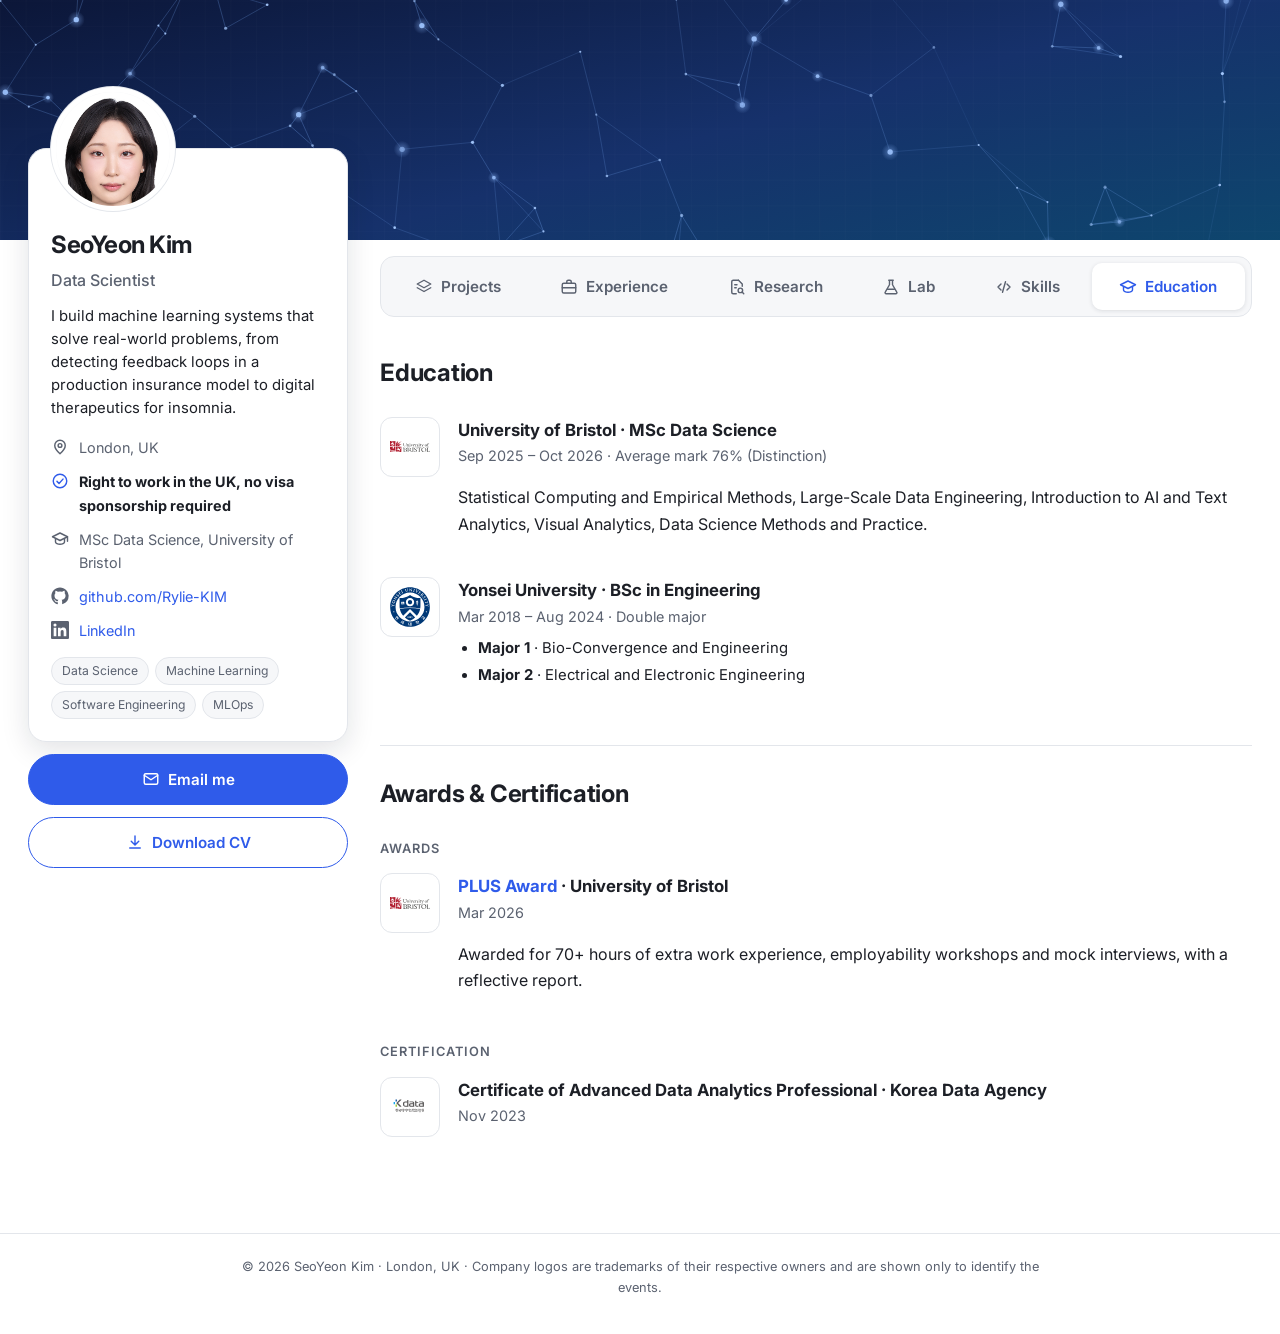
==== education.html @ f85c950f "Revert Grapple carousel to 16:10; use new team profile image Co-Authored-By: Claude Sonnet 5.5 <nore" ====
<!doctype html>
<html lang="en">
<head>
  <meta charset="utf-8">
  <meta name="viewport" content="width=device-width, initial-scale=1">
  <title>Education | SeoYeon Kim</title>
  <meta name="description" content="Portfolio of SeoYeon Kim, MSc Data Science graduate (University of Bristol).">
  <link rel="preconnect" href="https://fonts.googleapis.com">
  <link rel="preconnect" href="https://fonts.gstatic.com" crossorigin>
  <link href="https://fonts.googleapis.com/css2?family=Inter:wght@400;500;600;700&display=swap" rel="stylesheet">
  <link rel="stylesheet" href="style.css?v=20261024zc">
</head>
<body>

<div class="banner" role="img" aria-label="Decorative network background"></div>

<div class="layout">
<aside class="profile">
  <div class="pcard">
    <img class="pavatar" src="assets/profile.jpg" alt="SeoYeon Kim">
    <h1>SeoYeon Kim</h1>
    <p class="prole">Data Scientist</p>
    <p class="pbio">I build machine learning systems that solve real-world problems, from detecting feedback loops in a production insurance model to digital therapeutics for insomnia.</p>
    <ul class="pinfo">
      <li><svg viewBox="0 0 24 24" width="18" height="18" fill="none" stroke="currentColor" stroke-width="1.9" stroke-linecap="round" stroke-linejoin="round" aria-hidden="true"><path d="M12 21s-7-6.2-7-11a7 7 0 0 1 14 0c0 4.8-7 11-7 11Z"/><circle cx="12" cy="10" r="2.5"/></svg><span>London, UK</span></li>
      <li class="visa"><svg viewBox="0 0 24 24" width="18" height="18" fill="none" stroke="currentColor" stroke-width="1.9" stroke-linecap="round" stroke-linejoin="round" aria-hidden="true"><circle cx="12" cy="12" r="9"/><path d="m8 12.5 2.7 2.7L16 9.5"/></svg><span><strong>Right to work in the UK, no visa sponsorship required</strong></span></li>
      <li><svg viewBox="0 0 24 24" width="18" height="18" fill="none" stroke="currentColor" stroke-width="1.9" stroke-linecap="round" stroke-linejoin="round" aria-hidden="true"><path d="m2 9 10-5 10 5-10 5Z"/><path d="M6 11.5V16c0 1.5 3 3 6 3s6-1.5 6-3v-4.5M22 9v6"/></svg><span>MSc Data Science, University of Bristol</span></li>
      <li><svg viewBox="0 0 24 24" width="18" height="18" fill="currentColor" aria-hidden="true"><path d="M12 .5C5.65.5.5 5.65.5 12c0 5.08 3.29 9.39 7.86 10.91.58.1.79-.25.79-.56v-2c-3.2.7-3.88-1.54-3.88-1.54-.52-1.33-1.28-1.69-1.28-1.69-1.04-.71.08-.7.08-.7 1.15.08 1.76 1.18 1.76 1.18 1.03 1.76 2.69 1.25 3.35.95.1-.74.4-1.25.73-1.54-2.55-.29-5.24-1.28-5.24-5.69 0-1.26.45-2.28 1.18-3.09-.12-.29-.51-1.46.11-3.04 0 0 .97-.31 3.17 1.18a11 11 0 0 1 5.77 0c2.2-1.49 3.17-1.18 3.17-1.18.62 1.58.23 2.75.11 3.04.74.81 1.18 1.83 1.18 3.09 0 4.42-2.7 5.4-5.27 5.68.41.36.78 1.05.78 2.12v3.14c0 .31.21.67.8.56A11.5 11.5 0 0 0 23.5 12C23.5 5.65 18.35.5 12 .5Z"/></svg><a href="https://github.com/Rylie-KIM">github.com/Rylie-KIM</a></li>
      <li><svg viewBox="0 0 24 24" width="18" height="18" fill="currentColor" aria-hidden="true"><path d="M20.45 20.45h-3.56v-5.57c0-1.33-.03-3.04-1.85-3.04-1.86 0-2.14 1.45-2.14 2.95v5.66H9.34V9h3.42v1.56h.05c.48-.9 1.64-1.85 3.37-1.85 3.6 0 4.27 2.37 4.27 5.46v6.28ZM5.34 7.43a2.06 2.06 0 1 1 0-4.13 2.06 2.06 0 0 1 0 4.13ZM7.12 20.45H3.56V9h3.56v11.45ZM22.22 0H1.77C.79 0 0 .77 0 1.73v20.54C0 23.23.79 24 1.77 24h20.45c.98 0 1.78-.77 1.78-1.73V1.73C24 .77 23.2 0 22.22 0Z"/></svg><a href="http://www.linkedin.com/in/seo-yeon-kim-syk">LinkedIn</a></li>
    </ul>
    <div class="pchips"><span>Data Science</span><span>Machine Learning</span><span>Software Engineering</span><span>MLOps</span></div>
  </div>
  <button class="pbtn primary copy-email" type="button" data-email="yeonkim112599@gmail.com" data-label="Email me"><svg viewBox="0 0 24 24" width="18" height="18" fill="none" stroke="currentColor" stroke-width="1.9" stroke-linecap="round" stroke-linejoin="round" aria-hidden="true"><rect x="3" y="5" width="18" height="14" rx="2"/><path d="m3 7 9 6 9-6"/></svg><span>Email me</span></button>
  <a class="pbtn" href="assets/cv/SeoYeon_Kim_CV.pdf" download="SeoYeon_Kim_CV.pdf"><svg viewBox="0 0 24 24" width="18" height="18" fill="none" stroke="currentColor" stroke-width="1.9" stroke-linecap="round" stroke-linejoin="round" aria-hidden="true"><path d="M12 4v11M7 11l5 5 5-5M5 20h14"/></svg><span>Download CV</span></a>
</aside>
<div class="content">
<nav class="subtabs" aria-label="Sections"><a href="index.html"><svg viewBox="0 0 24 24" width="18" height="18" fill="none" stroke="currentColor" stroke-width="1.9" stroke-linecap="round" stroke-linejoin="round" aria-hidden="true"><path d="m12 3 9 5-9 5-9-5Z"/><path d="m3 13 9 5 9-5"/></svg><span>Projects</span></a><a href="experience.html"><svg viewBox="0 0 24 24" width="18" height="18" fill="none" stroke="currentColor" stroke-width="1.9" stroke-linecap="round" stroke-linejoin="round" aria-hidden="true"><rect x="3" y="7" width="18" height="13" rx="2"/><path d="M9 7V5a2 2 0 0 1 2-2h2a2 2 0 0 1 2 2v2M3 13h18"/></svg><span>Experience</span></a><a href="research.html"><svg viewBox="0 0 24 24" width="18" height="18" fill="none" stroke="currentColor" stroke-width="1.9" stroke-linecap="round" stroke-linejoin="round" aria-hidden="true"><path d="M14 3H7a2 2 0 0 0-2 2v14a2 2 0 0 0 2 2h4"/><path d="M14 3l5 5v3"/><path d="M9 9h3M9 13h2"/><circle cx="16.5" cy="16.5" r="3"/><path d="m21 21-2.2-2.2"/></svg><span>Research</span></a><a href="lab.html"><svg viewBox="0 0 24 24" width="18" height="18" fill="none" stroke="currentColor" stroke-width="1.9" stroke-linecap="round" stroke-linejoin="round" aria-hidden="true"><path d="M9 3h6M10 3v6l-5.5 9.5A1.5 1.5 0 0 0 5.8 21h12.4a1.5 1.5 0 0 0 1.3-2.5L14 9V3"/><path d="M7.5 15h9"/></svg><span>Lab</span></a><a href="skills.html"><svg viewBox="0 0 24 24" width="18" height="18" fill="none" stroke="currentColor" stroke-width="1.9" stroke-linecap="round" stroke-linejoin="round" aria-hidden="true"><path d="m8 8-4 4 4 4M16 8l4 4-4 4M14 5l-4 14"/></svg><span>Skills</span></a><a href="education.html" class="on" aria-current="page"><svg viewBox="0 0 24 24" width="18" height="18" fill="none" stroke="currentColor" stroke-width="1.9" stroke-linecap="round" stroke-linejoin="round" aria-hidden="true"><path d="m2 9 10-5 10 5-10 5Z"/><path d="M6 11.5V16c0 1.5 3 3 6 3s6-1.5 6-3v-4.5"/></svg><span>Education</span></a></nav>
<main>

<section id="education">
  <h2>Education</h2>
  <div class="edu org">
    <div class="org-logo"><img src="assets/logos/bristol.svg" alt="University of Bristol" loading="lazy"></div>
    <div class="org-body">
    <h3>University of Bristol · MSc Data Science</h3>
    <div class="when">Sep 2025 – Oct 2026 · Average mark 76% (Distinction)</div>
    <p>Statistical Computing and Empirical Methods, Large-Scale Data Engineering, Introduction to AI and Text Analytics, Visual Analytics, Data Science Methods and Practice.</p>
  </div></div>
  <div class="edu org">
    <div class="org-logo"><img src="assets/logos/yonsei.svg" alt="Yonsei University" loading="lazy"></div>
    <div class="org-body">
    <h3>Yonsei University · BSc in Engineering</h3>
    <div class="when">Mar 2018 – Aug 2024 · Double major</div>
    <ul class="majors">
      <li><strong>Major 1</strong> · Bio-Convergence and Engineering</li>
      <li><strong>Major 2</strong> · Electrical and Electronic Engineering</li>
    </ul>
  </div></div>
</section>

<section id="awards">
  <h2>Awards &amp; Certification</h2>
  <h3 class="sublabel">Awards</h3>
  <div class="edu org">
    <div class="org-logo"><img src="assets/logos/bristol.svg" alt="University of Bristol" loading="lazy"></div>
    <div class="org-body">
    <h3><a href="https://badges.bristol.ac.uk/e3a6c591-be1d-4785-b332-3b8a6daa4193#acc.ay9OCRIe">PLUS Award</a> · University of Bristol</h3>
    <div class="when">Mar 2026</div>
    <p>Awarded for 70+ hours of extra work experience, employability workshops and mock interviews, with a reflective report.</p>
  </div></div>
  <h3 class="sublabel">Certification</h3>
  <div class="edu org">
    <div class="org-logo"><img src="assets/logos/kdata.svg" alt="Korea Data Agency" loading="lazy"></div>
    <div class="org-body">
    <h3>Certificate of Advanced Data Analytics Professional · Korea Data Agency</h3>
    <div class="when">Nov 2023</div>
  </div></div>
</section>

</main>
</div>
</div>

<footer class="legal-foot"><div class="wrap">© 2026 SeoYeon Kim · London, UK · Company logos are trademarks of their respective owners and are shown only to identify the events.</div></footer>

<script>

(function () {
  document.querySelectorAll('.copy-email').forEach(function (b) {
    b.addEventListener('click', function () {
      var t = b.getAttribute('data-email');
      var label = b.getAttribute('data-label');
      var span = b.querySelector('span') || b;
      function done() { span.textContent = 'Copied: ' + t; setTimeout(function () { span.textContent = label; }, 2200); }
      if (navigator.clipboard && navigator.clipboard.writeText) {
        navigator.clipboard.writeText(t).then(done, function () { window.prompt('Copy this address:', t); });
      } else { window.prompt('Copy this address:', t); }
    });
  });
})();
document.querySelectorAll('.carousel').forEach(function (c) {
  var track = c.querySelector('.track');
  var n = track.children.length;
  if (n < 2) return;
  var dots = document.createElement('div');
  dots.className = 'dots';
  var ds = [];
  for (var i = 0; i < n; i++) {
    var d = document.createElement('button');
    d.type = 'button';
    d.setAttribute('aria-label', 'Photo ' + (i + 1));
    (function (i) { d.onclick = function () { track.scrollTo({ left: i * track.clientWidth, behavior: 'smooth' }); }; })(i);
    dots.appendChild(d); ds.push(d);
  }
  function mk(cls, label, dir) {
    var b = document.createElement('button');
    b.type = 'button'; b.className = 'nav ' + cls; b.textContent = label;
    b.setAttribute('aria-label', dir > 0 ? 'Next photo' : 'Previous photo');
    b.onclick = function () { track.scrollBy({ left: dir * track.clientWidth, behavior: 'smooth' }); };
    return b;
  }
  c.appendChild(mk('prev', '\u2039', -1));
  c.appendChild(mk('next', '\u203a', 1));
  c.appendChild(dots);
  function sync() {
    var i = Math.round(track.scrollLeft / track.clientWidth);
    ds.forEach(function (d, k) { d.classList.toggle('on', k === i); });
  }
  track.addEventListener('scroll', sync, { passive: true });
  sync();
});
</script>
</body>
</html>
---- style.css ----
:root {
  --bg: #ffffff;
  --surface: #f6f7f9;
  --text: #1c1f26;
  --muted: #5b6270;
  --line: #e3e6eb;
  --accent: #2f5bea;
  --accent-soft: #e8eefe;
}

@media (prefers-color-scheme: dark) {
  :root {
    --bg: #0f1218;
    --surface: #171b24;
    --text: #e8eaf0;
    --muted: #9aa1b0;
    --line: #262b37;
    --accent: #7c9bff;
    --accent-soft: #1d2540;
  }
}

* { box-sizing: border-box; }
html { scroll-behavior: smooth; }

body {
  margin: 0;
  background: var(--bg);
  color: var(--text);
  font-family: "Inter", -apple-system, BlinkMacSystemFont, "Segoe UI", sans-serif;
  line-height: 1.65;
  -webkit-font-smoothing: antialiased;
}

a { color: var(--accent); text-decoration: none; }
a:hover { text-decoration: underline; }

.wrap { max-width: 880px; margin: 0 auto; padding: 0 20px; }

/* nav */
nav {
  position: sticky; top: 0; z-index: 10;
  background: color-mix(in srgb, var(--bg) 88%, transparent);
  backdrop-filter: blur(8px);
  border-bottom: 1px solid var(--line);
}
nav .wrap { display: flex; justify-content: space-between; align-items: center; height: 56px; }
nav .brand { font-weight: 700; color: var(--text); }
nav ul { display: flex; gap: 18px; list-style: none; margin: 0; padding: 0; font-size: 0.92rem; }
nav ul a { color: var(--muted); }
nav ul a:hover { color: var(--accent); text-decoration: none; }

/* hero */
.hero { padding: 72px 0 48px; }
.hero .wrap { display: flex; gap: 40px; align-items: center; }
.hero img {
  width: 180px; height: 232px; object-fit: cover; border-radius: 16px;
  border: 1px solid var(--line); flex-shrink: 0;
}
.hero h1 { font-size: 2.6rem; line-height: 1.15; margin: 0 0 8px; letter-spacing: -0.02em; }
.hero .role { font-size: 1.15rem; color: var(--muted); margin: 0 0 16px; }
.hero p.lead { margin: 0 0 22px; max-width: 520px; }
.btns { display: flex; flex-wrap: wrap; gap: 10px; }
.btn {
  display: inline-block; padding: 9px 16px; border-radius: 8px; font-size: 0.92rem; font-weight: 600;
  border: 1px solid var(--line); color: var(--text); background: var(--surface);
}
.btn.primary { background: var(--accent); border-color: var(--accent); color: #fff; }
.btn:hover { text-decoration: none; filter: brightness(1.06); }

/* sections */
section { padding: 48px 0; border-top: 1px solid var(--line); }
h2 { font-size: 1.5rem; margin: 0 0 24px; letter-spacing: -0.01em; }
h3 { margin: 0; font-size: 1.05rem; }

.tag {
  display: inline-block; font-size: 0.78rem; padding: 2px 10px; margin: 0 6px 6px 0;
  border-radius: 999px; background: var(--accent-soft); color: var(--accent); font-weight: 500;
}

/* experience */
.job { margin-bottom: 32px; }
.job-head { display: flex; justify-content: space-between; gap: 12px; flex-wrap: wrap; }
.job-head .when { color: var(--muted); font-size: 0.9rem; }
.job .sub { color: var(--muted); font-size: 0.93rem; margin: 2px 0 8px; }
.job ul { margin: 8px 0 0; padding-left: 20px; }
.job li { margin-bottom: 6px; font-size: 0.95rem; }

/* projects */
.grid { display: grid; grid-template-columns: repeat(auto-fill, minmax(420px, 1fr)); gap: 20px; }
.card {
  background: var(--surface); border: 1px solid var(--line); border-radius: 14px;
  padding: 20px; display: flex; flex-direction: column;
}
.card .thumb { width: 100%; aspect-ratio: 16 / 10; object-fit: cover; border-radius: 10px; margin-bottom: 14px; display: block; }
.carousel { position: relative; margin-bottom: 14px; }
.carousel .track { display: flex; overflow-x: auto; scroll-snap-type: x mandatory; scrollbar-width: none; border-radius: 10px; }
.carousel .track::-webkit-scrollbar { display: none; }
.carousel .track > * { flex: 0 0 100%; scroll-snap-align: center; display: block; }
.carousel .thumb { margin-bottom: 0; }
.carousel .nav {
  position: absolute; top: 50%; transform: translateY(-50%); width: 30px; height: 30px; border-radius: 50%;
  border: none; background: rgba(0, 0, 0, 0.5); color: #fff; font-size: 1.2rem; line-height: 1; cursor: pointer;
}
.carousel .prev { left: 8px; }
.carousel .next { right: 8px; }
.carousel .dots { position: absolute; bottom: 8px; left: 0; right: 0; display: flex; justify-content: center; gap: 6px; }
.carousel .dots button { width: 7px; height: 7px; padding: 0; border-radius: 50%; border: none; background: rgba(255, 255, 255, 0.55); cursor: pointer; }
.carousel .dots button.on { background: #fff; }
.card h3 { margin-bottom: 4px; }
.card .meta { color: var(--muted); font-size: 0.85rem; margin-bottom: 10px; }
.card p { margin: 0 0 12px; font-size: 0.93rem; flex: 1; }
.card .badge { font-weight: 600; color: var(--accent); }

/* skills */
.skills dt { font-weight: 600; margin-top: 14px; }
.skills dd { margin: 4px 0 0; color: var(--muted); }

/* education */
.edu { margin-bottom: 18px; }
.edu .when { color: var(--muted); font-size: 0.9rem; }

footer { padding: 36px 0 56px; border-top: 1px solid var(--line); color: var(--muted); font-size: 0.88rem; }

@media (max-width: 700px) {
  .hero { padding-top: 40px; }
  .hero .wrap { flex-direction: column; align-items: flex-start; gap: 24px; }
  .hero h1 { font-size: 2rem; }
  .grid { grid-template-columns: 1fr; }
  nav ul { gap: 10px; font-size: 0.8rem; flex-wrap: wrap; }
  nav .wrap { height: auto; min-height: 56px; padding-top: 8px; padding-bottom: 8px; }
  nav .brand { display: none; }
}

.sponsors { display: flex; flex-wrap: wrap; align-items: center; gap: 8px; margin: 0 0 12px; font-size: 0.78rem; color: var(--muted); }
.sponsors .logo { background: #fff; border: 1px solid var(--line); border-radius: 6px; padding: 4px 8px; display: inline-flex; align-items: center; justify-content: center; }
.sponsors .logo img { width: 68px; height: 14px; object-fit: contain; display: block; }

.conf { margin: 12px 0 0; padding: 6px 10px; border-radius: 8px; font-size: 0.82rem; background: var(--accent-soft); color: var(--text); border-left: 3px solid var(--accent); flex: none !important; }
.job .conf { margin-top: 12px; }

.card .links { display: flex; flex-direction: column; gap: 6px; margin-top: 12px; }
.card .links a {
  display: flex; justify-content: space-between; align-items: center;
  font-size: 0.85rem; font-weight: 600; padding: 7px 12px; border-radius: 8px;
  border: 1px solid var(--line); background: var(--bg); color: var(--accent);
}
.card .links a::after { content: "\2197"; margin-left: 12px; opacity: 0.7; }
.card .links a:hover { border-color: var(--accent); text-decoration: none; }

.org { display: flex; gap: 18px; align-items: flex-start; }
.org-body { flex: 1; min-width: 0; }
.org-logo {
  flex: 0 0 60px; width: 60px; height: 60px; border-radius: 12px; background: #fff;
  border: 1px solid var(--line); display: flex; align-items: center; justify-content: center; padding: 9px;
}
.org-logo img { width: 100%; height: 100%; object-fit: contain; display: block; }
.org-logo.navy { background: #1f3a73; }
.org-logo.brand { background: var(--accent); border-color: var(--accent); }
.org-logo .mono { color: #fff; font-weight: 700; font-size: 0.8rem; letter-spacing: 0.04em; }
@media (max-width: 700px) {
  .org { gap: 14px; }
  .org-logo { flex-basis: 48px; width: 48px; height: 48px; padding: 7px; border-radius: 10px; }
}

.edu.org { min-height: 60px; margin-bottom: 24px; }

.sublabel { font-size: 0.8rem; font-weight: 600; letter-spacing: 0.08em; text-transform: uppercase; color: var(--muted); margin: 32px 0 14px; }
#education h2 + .sublabel { margin-top: 0; }

.majors { margin: 8px 0 0; padding-left: 20px; font-size: 0.93rem; }
.majors li { margin-bottom: 2px; }
#awards h2 + .sublabel { margin-top: 0; }

button.btn { font-family: inherit; cursor: pointer; }

.hero p.visa { margin: -10px 0 22px; max-width: 520px; }

.proj { margin: 18px 0 4px; font-size: 0.95rem; font-weight: 600; }
.job .proj + ul { margin-top: 4px; }
.ptags { margin-top: 8px; }

/* hero extras */
.hero { position: relative; }
.hero::before { content: ""; position: absolute; inset: 0; background-image: linear-gradient(var(--line) 1px, transparent 1px), linear-gradient(90deg, var(--line) 1px, transparent 1px); background-size: 44px 44px; -webkit-mask-image: linear-gradient(#000 55%, transparent); mask-image: linear-gradient(#000 55%, transparent); pointer-events: none; }
.hero .wrap { position: relative; }
.chips { display: flex; flex-wrap: wrap; gap: 8px; margin: 0 0 22px; }
.chips span { padding: 5px 12px; border-radius: 999px; border: 1px solid var(--line); background: var(--surface); font-size: 0.82rem; color: var(--muted); }

/* segmented section tabs */
nav .tabs { display: flex; gap: 2px; padding: 4px; border: 1px solid var(--line); border-radius: 12px; background: var(--surface); overflow-x: auto; scrollbar-width: none; }
nav .tabs::-webkit-scrollbar { display: none; }
.tab { font: inherit; font-size: 0.9rem; color: var(--muted); background: transparent; border: none; padding: 7px 16px; border-radius: 9px; cursor: pointer; white-space: nowrap; }
.tab:hover { color: var(--text); }
.tab.on { background: var(--text); color: var(--bg); font-weight: 600; }
section[hidden] { display: none; }
main > section:first-of-type { border-top: none; }

/* footer card */
.site-footer { text-align: center; padding: 56px 0 48px; border-top: 1px solid var(--line); background-image: linear-gradient(var(--line) 1px, transparent 1px), linear-gradient(90deg, var(--line) 1px, transparent 1px); background-size: 44px 44px; color: var(--text); }
.site-footer .avatar { width: 96px; height: 96px; border-radius: 50%; object-fit: cover; object-position: center 20%; border: 3px solid var(--bg); box-shadow: 0 0 0 1px var(--line); }
.site-footer h2 { margin: 16px 0 6px; font-size: 1.9rem; letter-spacing: -0.02em; }
.site-footer .tagline { margin: 0 auto 22px; max-width: 560px; color: var(--muted); }
.btns.center { justify-content: center; }
.btn.dark { background: var(--text); color: var(--bg); border-color: var(--text); display: inline-flex; align-items: center; gap: 8px; }
.icons { display: flex; justify-content: center; gap: 12px; margin: 18px 0 28px; }
.icon-btn { width: 58px; height: 58px; border-radius: 14px; border: 1px solid var(--line); background: var(--surface); display: inline-flex; align-items: center; justify-content: center; color: var(--text); }
.icon-btn:hover { border-color: var(--accent); text-decoration: none; }
.site-footer .legal { color: var(--muted); font-size: 0.82rem; margin: 0; }
@media (max-width: 700px) { nav .wrap { height: auto; padding-top: 8px; padding-bottom: 8px; } nav .tabs { max-width: 100%; } .tab { padding: 7px 12px; } }

/* large tab bar under the profile */
.tabbar { position: sticky; top: 0; z-index: 10; padding: 14px 0; background: color-mix(in srgb, var(--bg) 90%, transparent); backdrop-filter: blur(8px); border-bottom: 1px solid var(--line); }
.tabbar .wrap { display: flex; justify-content: center; }
.tabbar .tabs { display: inline-flex; gap: 4px; padding: 6px; border: 1px solid var(--line); border-radius: 16px; background: var(--surface); max-width: 100%; overflow-x: auto; scrollbar-width: none; }
.tabbar .tabs::-webkit-scrollbar { display: none; }
.tabbar .tab { font-family: inherit; font-size: 1.05rem; padding: 12px 26px; border-radius: 11px; }
@media (max-width: 700px) { .tabbar .tab { font-size: 0.95rem; padding: 10px 16px; } }

/* multi-page top navigation */
.topnav { position: sticky; top: 0; z-index: 20; background: color-mix(in srgb, var(--bg) 92%, transparent); backdrop-filter: blur(8px); border-bottom: 1px solid var(--line); }
.topnav .wrap { display: flex; justify-content: space-between; align-items: center; gap: 16px; min-height: 60px; }
.topnav .brand { font-weight: 700; color: var(--text); white-space: nowrap; }
.topnav .links { display: flex; gap: 4px; overflow-x: auto; scrollbar-width: none; }
.topnav .links::-webkit-scrollbar { display: none; }
.topnav .links a { text-transform: uppercase; letter-spacing: 0.12em; font-size: 0.78rem; font-weight: 600; color: var(--muted); padding: 10px 14px; border-radius: 10px; white-space: nowrap; }
.topnav .links a:hover { color: var(--text); text-decoration: none; }
.topnav .links a.on { background: var(--surface); color: var(--accent); box-shadow: inset 0 -2px 0 var(--accent); }
@media (max-width: 700px) { .topnav .brand { display: none; } .topnav .links { width: 100%; } .topnav .wrap { padding-top: 6px; padding-bottom: 6px; } }

/* big page buttons on Home */
.tabbar.home { position: static; background: none; backdrop-filter: none; border-bottom: none; padding: 8px 0 56px; }
.tabbar.home .tabs { flex-wrap: wrap; justify-content: center; padding: 8px; border-radius: 18px; overflow: visible; }
.tabbar.home .tab { display: inline-block; text-decoration: none; color: var(--text); font-size: 1.1rem; padding: 14px 30px; border-radius: 12px; font-weight: 500; }
.tabbar.home .tab:hover { background: var(--bg); color: var(--accent); }

/* skills accordion cards */
.skill-grid { display: grid; grid-template-columns: 1fr; gap: 16px; align-items: start; }
.skill { background: var(--surface); border: 1px solid var(--line); border-radius: 14px; overflow: hidden; }
.skill summary { list-style: none; display: flex; align-items: center; gap: 16px; padding: 22px; cursor: pointer; }
.skill summary::-webkit-details-marker { display: none; }
.skill-icon { flex: 0 0 52px; width: 52px; height: 52px; border-radius: 50%; border: 1px solid var(--line); background: var(--bg); display: inline-flex; align-items: center; justify-content: center; color: var(--text); }
.skill-text { flex: 1; min-width: 0; display: flex; flex-direction: column; gap: 4px; }
.skill-title { text-transform: uppercase; letter-spacing: 0.1em; font-weight: 700; color: var(--accent); font-size: 0.95rem; }
.skill-desc { color: var(--muted); font-size: 0.88rem; }
.chev { flex: 0 0 26px; width: 26px; height: 26px; border-radius: 50%; border: 1px solid var(--line); position: relative; }
.chev::after { content: ""; position: absolute; left: 8px; top: 8px; width: 6px; height: 6px; border-right: 2px solid var(--muted); border-bottom: 2px solid var(--muted); transform: rotate(45deg); transition: transform 0.15s; }
.skill[open] .chev::after { transform: rotate(-135deg); top: 11px; }
.skill-body { padding: 0 22px 22px; }
@media (max-width: 700px) { .skill-grid { grid-template-columns: 1fr; } }

.btn.cv { display: inline-flex; align-items: center; gap: 8px; }
.btn.cv.light { background: var(--surface); color: var(--text); }

/* ===== profile-sidebar layout ===== */
body { background: var(--bg); }
.banner { height: 240px; background: #0b1530 url(assets/banner.svg) center / cover no-repeat; }
.layout { max-width: 1480px; margin: 0 auto; padding: 0 28px 56px; display: grid; grid-template-columns: 320px minmax(0, 1fr); gap: 32px; align-items: start; }
.profile { position: sticky; top: 16px; margin-top: -92px; display: flex; flex-direction: column; gap: 12px; z-index: 5; }
.pcard { background: var(--bg); border: 1px solid var(--line); border-radius: 18px; padding: 0 22px 22px; box-shadow: 0 8px 28px rgba(15, 23, 42, 0.12); text-align: left; }
.pavatar { width: 124px; height: 124px; border-radius: 50%; object-fit: cover; object-position: center 20%; margin-top: -62px; border: 5px solid var(--bg); background: var(--surface); display: block; box-shadow: 0 0 0 1px var(--line); }
.pcard h1 { margin: 14px 0 2px; font-size: 1.5rem; letter-spacing: -0.02em; }
.prole { margin: 0 0 12px; color: var(--muted); font-weight: 500; }
.pbio { margin: 0 0 16px; font-size: 0.93rem; line-height: 1.55; }
.pinfo { list-style: none; margin: 0 0 14px; padding: 0; display: flex; flex-direction: column; gap: 10px; font-size: 0.9rem; }
.pinfo li { display: flex; gap: 10px; align-items: flex-start; color: var(--muted); }
.pinfo li svg { flex: 0 0 18px; margin-top: 2px; color: var(--muted); }
.pinfo li.visa, .pinfo li.visa svg { color: var(--text); }
.pinfo li.visa svg { color: var(--accent); }
.pinfo a { color: var(--accent); }
.pchips { display: flex; flex-wrap: wrap; gap: 6px; }
.pchips span { padding: 3px 10px; border-radius: 999px; border: 1px solid var(--line); background: var(--surface); font-size: 0.76rem; color: var(--muted); }
.pbtn { display: flex; align-items: center; justify-content: center; gap: 8px; width: 100%; padding: 12px 16px; border-radius: 999px; font: inherit; font-size: 0.95rem; font-weight: 600; cursor: pointer; border: 1px solid var(--accent); background: var(--bg); color: var(--accent); }
.pbtn.primary { background: var(--accent); color: #fff; }
.pbtn:hover { text-decoration: none; filter: brightness(1.07); }
.content { min-width: 0; padding-top: 0; }
.subtabs { position: sticky; top: 0; z-index: 8; display: flex; gap: 4px; overflow-x: auto; scrollbar-width: none; background: color-mix(in srgb, var(--surface) 92%, transparent); backdrop-filter: blur(8px); border: 1px solid var(--line); border-radius: 14px; padding: 6px; margin-top: 16px; }
.subtabs::-webkit-scrollbar { display: none; }
.subtabs a { display: inline-flex; align-items: center; gap: 8px; padding: 11px 16px; border-radius: 10px; color: var(--muted); font-weight: 600; font-size: 0.95rem; white-space: nowrap; }
.subtabs a:hover { color: var(--text); text-decoration: none; }
.subtabs a.on { background: var(--bg); color: var(--accent); box-shadow: 0 1px 4px rgba(15, 23, 42, 0.12); }
.content main { padding-top: 8px; }
.content main > section { border-top: none; padding: 28px 0 16px; }
.content main > section + section { border-top: 1px solid var(--line); margin-top: 16px; }
.legal-foot { border-top: 1px solid var(--line); padding: 22px 0 36px; color: var(--muted); font-size: 0.8rem; text-align: center; }
@media (max-width: 900px) {
  .banner { height: 150px; }
  .layout { grid-template-columns: 1fr; gap: 16px; }
  .profile { position: static; margin-top: -60px; }
  .pavatar { width: 104px; height: 104px; margin-top: -52px; }
  .subtabs { margin-top: 4px; }
  .grid { grid-template-columns: 1fr; }
}

/* tabs share the full bar width evenly */
.subtabs a { flex: 1 0 auto; justify-content: center; }

.conf + .links { margin-top: 6px; }

/* override .card p margins so the notice sits tight above the link buttons */
.card p.conf { margin: 12px 0 0; flex: none; }
.card p.conf + .links { margin-top: 6px; }

/* cards: description keeps its natural height; free space sits above the bottom group
   (tags, notice, links) so the groups line up at the bottom and no gap opens under the text */
.card > p:not(.conf) { flex: 0 0 auto; }
.card > div:not(.links):not(.carousel):not(.sponsors):not(.meta) { margin-top: auto; }
.card .links { margin-top: 0; padding-top: 12px; }
.card p.conf { margin-top: 0; }
.card div:has(+ p.conf) { margin-bottom: 12px; }
.card p.conf + .links { padding-top: 6px; }

.sponsors .logo-text { gap: 6px; }
.sponsors .logo-text img { width: 14px; height: 14px; border-radius: 3px; }
.sponsors .logo-text b { font-size: 0.74rem; line-height: 14px; color: #1c1f26; font-weight: 600; white-space: nowrap; }
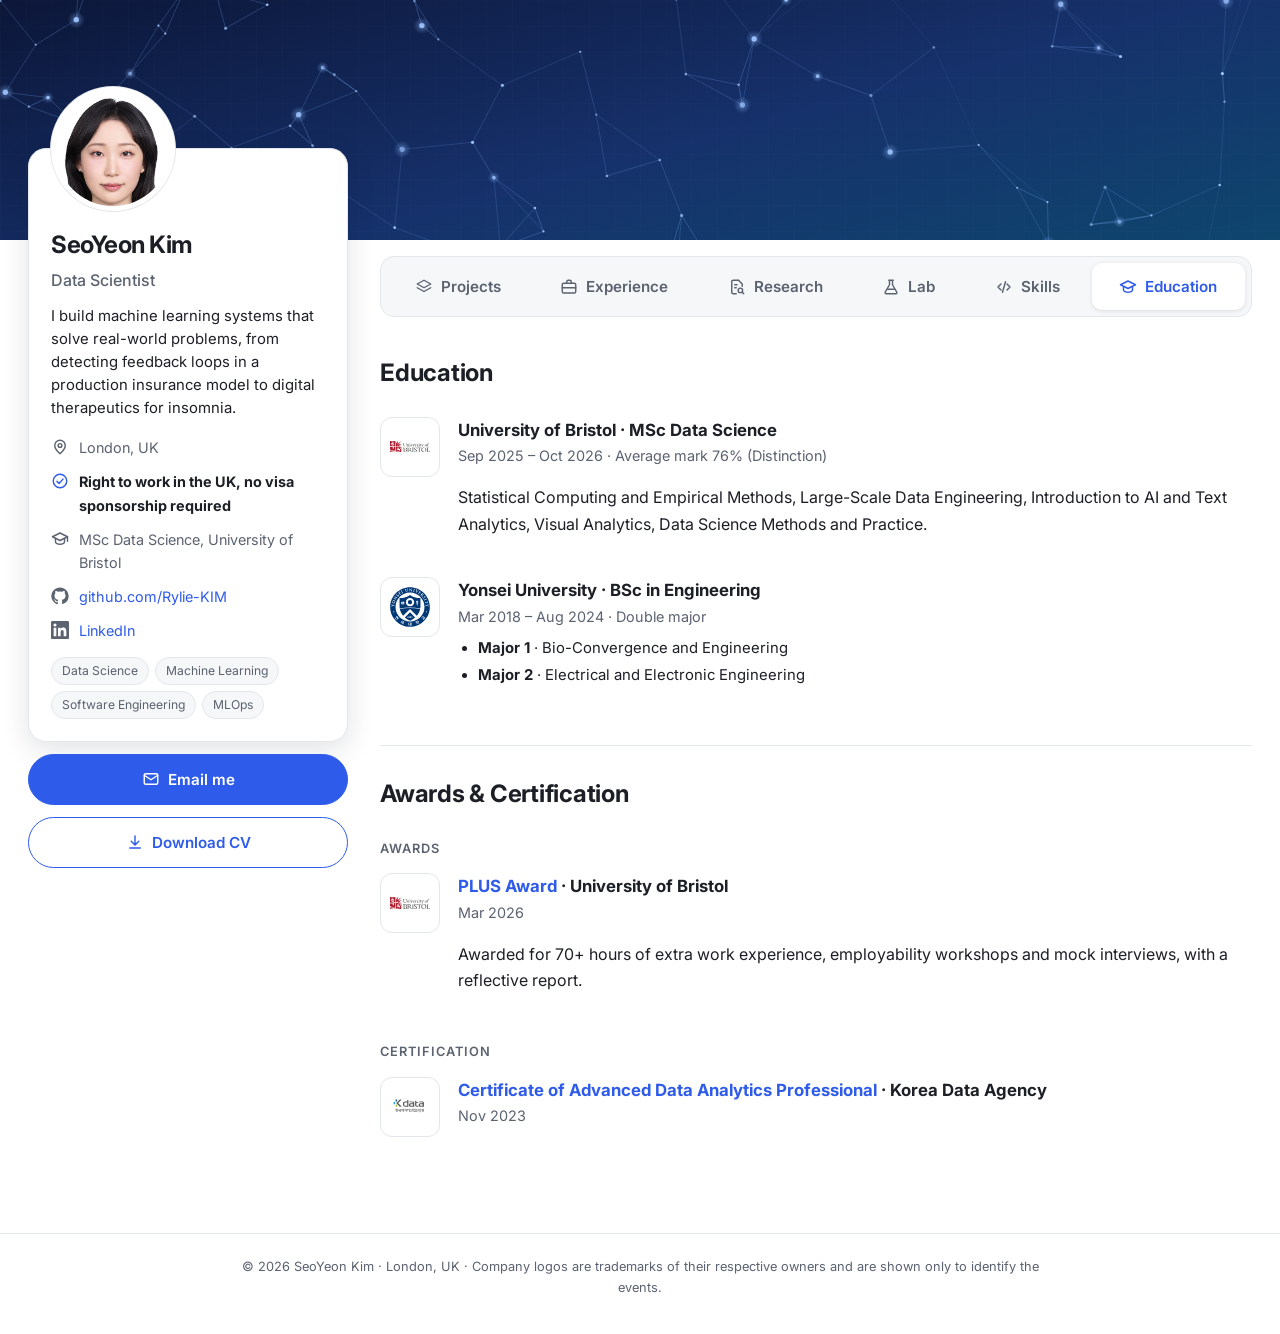
==== commit af07048a: "Add ADsP certificate PDF and link from education page Co-Authored-By: Claude Sonnet 5.5 <noreply@ant" ====
--- a/education.html
+++ b/education.html
@@ -8,7 +8,10 @@
   <link rel="preconnect" href="https://fonts.googleapis.com">
   <link rel="preconnect" href="https://fonts.gstatic.com" crossorigin>
   <link href="https://fonts.googleapis.com/css2?family=Inter:wght@400;500;600;700&display=swap" rel="stylesheet">
-  <link rel="stylesheet" href="style.css?v=20261024zc">
+  <link rel="stylesheet" href="style.css?v=20261024zf">
+<link rel="icon" href="favicon.ico" sizes="any">
+<link rel="icon" type="image/png" href="assets/favicon.png">
+<link rel="apple-touch-icon" href="assets/apple-touch-icon.png">
 </head>
 <body>
 
@@ -72,7 +75,7 @@
   <div class="edu org">
     <div class="org-logo"><img src="assets/logos/kdata.svg" alt="Korea Data Agency" loading="lazy"></div>
     <div class="org-body">
-    <h3>Certificate of Advanced Data Analytics Professional · Korea Data Agency</h3>
+    <h3><a href="assets/certificates/SeoYeon_Kim_ADsP_Certificate.pdf">Certificate of Advanced Data Analytics Professional</a> · Korea Data Agency</h3>
     <div class="when">Nov 2023</div>
   </div></div>
 </section>
--- a/style.css
+++ b/style.css
@@ -313,3 +313,7 @@
 .sponsors .logo-text { gap: 6px; }
 .sponsors .logo-text img { width: 14px; height: 14px; border-radius: 3px; }
 .sponsors .logo-text b { font-size: 0.74rem; line-height: 14px; color: #1c1f26; font-weight: 600; white-space: nowrap; }
+
+.job-head .when { text-align: right; }
+.job-head .when .loc { display: block; margin-top: 2px; font-size: 0.85rem; }
+@media (min-width: 701px) { .job-head:has(.loc) { margin-bottom: -22px; } .job-head:has(.loc) + .sub { position: relative; max-width: 70%; } }
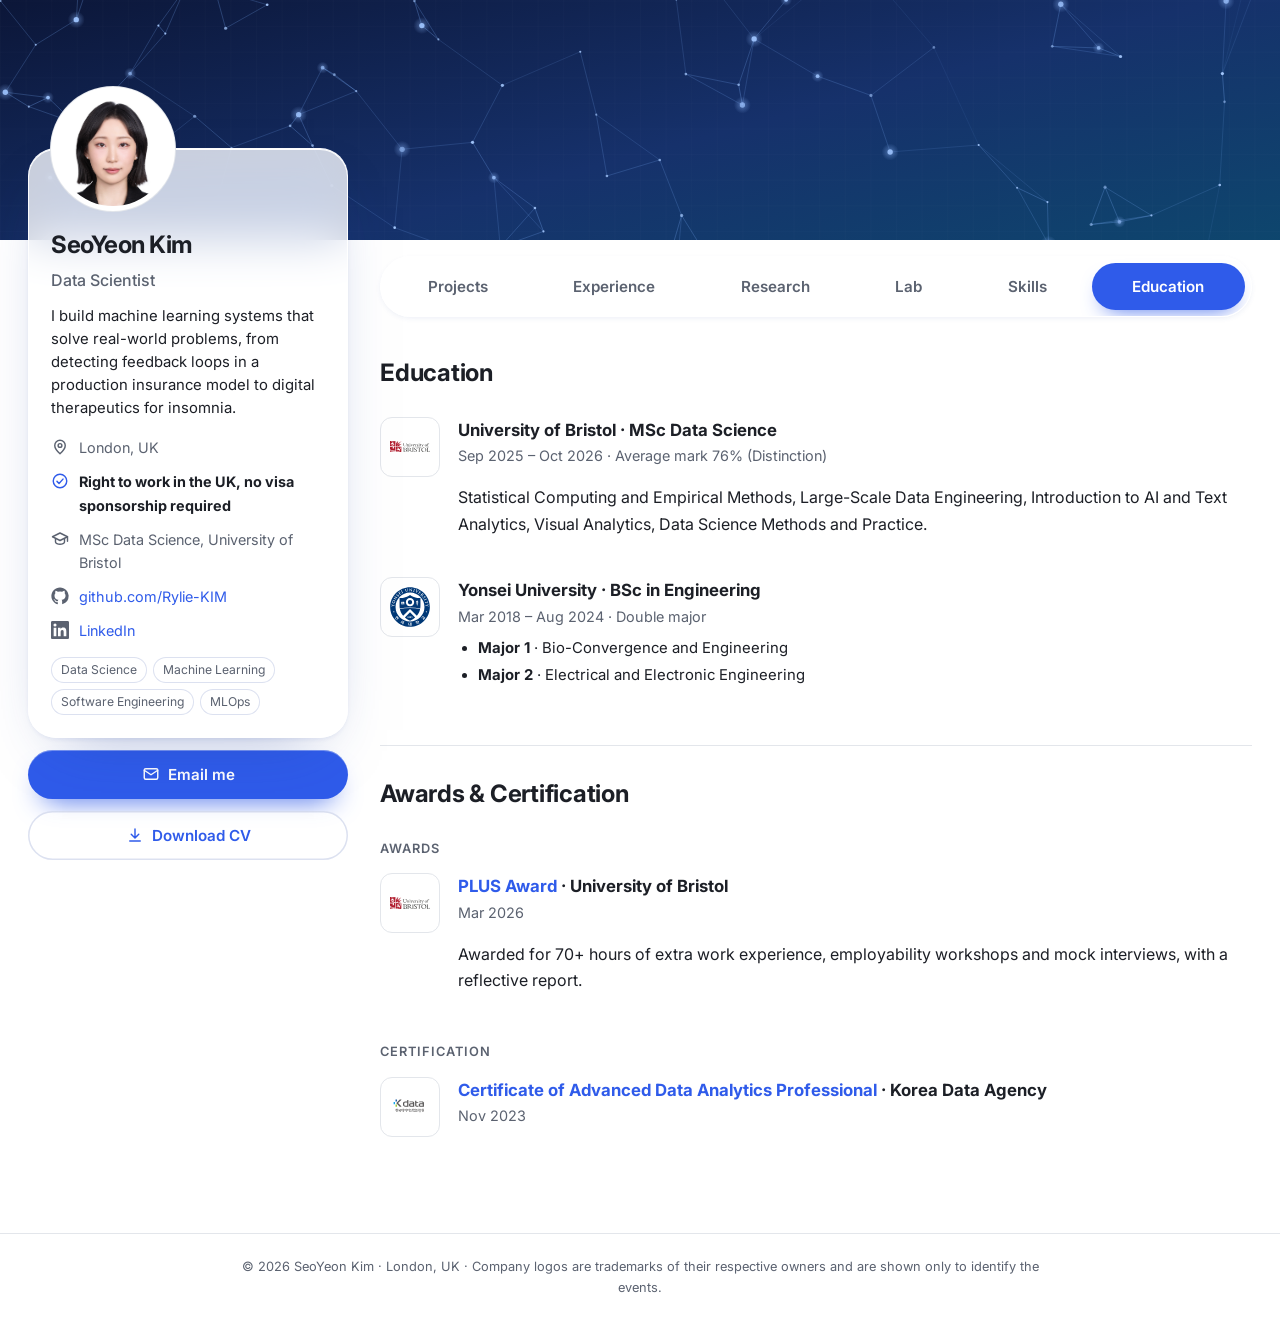
==== commit 2baf62db: "feat: add DeskThread project card, glass component style, remove tab icons Co-Authored-By: Claude So" ====
--- a/education.html
+++ b/education.html
@@ -8,7 +8,7 @@
   <link rel="preconnect" href="https://fonts.googleapis.com">
   <link rel="preconnect" href="https://fonts.gstatic.com" crossorigin>
   <link href="https://fonts.googleapis.com/css2?family=Inter:wght@400;500;600;700&display=swap" rel="stylesheet">
-  <link rel="stylesheet" href="style.css?v=20261024zf">
+  <link rel="stylesheet" href="style.css?v=20261124glass">
 <link rel="icon" href="favicon.ico" sizes="any">
 <link rel="icon" type="image/png" href="assets/favicon.png">
 <link rel="apple-touch-icon" href="assets/apple-touch-icon.png">
@@ -37,7 +37,7 @@
   <a class="pbtn" href="assets/cv/SeoYeon_Kim_CV.pdf" download="SeoYeon_Kim_CV.pdf"><svg viewBox="0 0 24 24" width="18" height="18" fill="none" stroke="currentColor" stroke-width="1.9" stroke-linecap="round" stroke-linejoin="round" aria-hidden="true"><path d="M12 4v11M7 11l5 5 5-5M5 20h14"/></svg><span>Download CV</span></a>
 </aside>
 <div class="content">
-<nav class="subtabs" aria-label="Sections"><a href="index.html"><svg viewBox="0 0 24 24" width="18" height="18" fill="none" stroke="currentColor" stroke-width="1.9" stroke-linecap="round" stroke-linejoin="round" aria-hidden="true"><path d="m12 3 9 5-9 5-9-5Z"/><path d="m3 13 9 5 9-5"/></svg><span>Projects</span></a><a href="experience.html"><svg viewBox="0 0 24 24" width="18" height="18" fill="none" stroke="currentColor" stroke-width="1.9" stroke-linecap="round" stroke-linejoin="round" aria-hidden="true"><rect x="3" y="7" width="18" height="13" rx="2"/><path d="M9 7V5a2 2 0 0 1 2-2h2a2 2 0 0 1 2 2v2M3 13h18"/></svg><span>Experience</span></a><a href="research.html"><svg viewBox="0 0 24 24" width="18" height="18" fill="none" stroke="currentColor" stroke-width="1.9" stroke-linecap="round" stroke-linejoin="round" aria-hidden="true"><path d="M14 3H7a2 2 0 0 0-2 2v14a2 2 0 0 0 2 2h4"/><path d="M14 3l5 5v3"/><path d="M9 9h3M9 13h2"/><circle cx="16.5" cy="16.5" r="3"/><path d="m21 21-2.2-2.2"/></svg><span>Research</span></a><a href="lab.html"><svg viewBox="0 0 24 24" width="18" height="18" fill="none" stroke="currentColor" stroke-width="1.9" stroke-linecap="round" stroke-linejoin="round" aria-hidden="true"><path d="M9 3h6M10 3v6l-5.5 9.5A1.5 1.5 0 0 0 5.8 21h12.4a1.5 1.5 0 0 0 1.3-2.5L14 9V3"/><path d="M7.5 15h9"/></svg><span>Lab</span></a><a href="skills.html"><svg viewBox="0 0 24 24" width="18" height="18" fill="none" stroke="currentColor" stroke-width="1.9" stroke-linecap="round" stroke-linejoin="round" aria-hidden="true"><path d="m8 8-4 4 4 4M16 8l4 4-4 4M14 5l-4 14"/></svg><span>Skills</span></a><a href="education.html" class="on" aria-current="page"><svg viewBox="0 0 24 24" width="18" height="18" fill="none" stroke="currentColor" stroke-width="1.9" stroke-linecap="round" stroke-linejoin="round" aria-hidden="true"><path d="m2 9 10-5 10 5-10 5Z"/><path d="M6 11.5V16c0 1.5 3 3 6 3s6-1.5 6-3v-4.5"/></svg><span>Education</span></a></nav>
+<nav class="subtabs" aria-label="Sections"><a href="index.html"><span>Projects</span></a><a href="experience.html"><span>Experience</span></a><a href="research.html"><span>Research</span></a><a href="lab.html"><span>Lab</span></a><a href="skills.html"><span>Skills</span></a><a href="education.html" class="on" aria-current="page"><span>Education</span></a></nav>
 <main>
 
 <section id="education">
--- a/style.css
+++ b/style.css
@@ -136,7 +136,7 @@
 .sponsors .logo { background: #fff; border: 1px solid var(--line); border-radius: 6px; padding: 4px 8px; display: inline-flex; align-items: center; justify-content: center; }
 .sponsors .logo img { width: 68px; height: 14px; object-fit: contain; display: block; }
 
-.conf { margin: 12px 0 0; padding: 6px 10px; border-radius: 8px; font-size: 0.82rem; background: var(--accent-soft); color: var(--text); border-left: 3px solid var(--accent); flex: none !important; }
+.conf { margin: 12px 0 0; padding: 6px 10px; border-radius: 8px; font-size: 0.82rem; background: var(--accent-soft); color: var(--text); flex: none !important; }
 .job .conf { margin-top: 12px; }
 
 .card .links { display: flex; flex-direction: column; gap: 6px; margin-top: 12px; }
@@ -258,7 +258,7 @@
 .layout { max-width: 1480px; margin: 0 auto; padding: 0 28px 56px; display: grid; grid-template-columns: 320px minmax(0, 1fr); gap: 32px; align-items: start; }
 .profile { position: sticky; top: 16px; margin-top: -92px; display: flex; flex-direction: column; gap: 12px; z-index: 5; }
 .pcard { background: var(--bg); border: 1px solid var(--line); border-radius: 18px; padding: 0 22px 22px; box-shadow: 0 8px 28px rgba(15, 23, 42, 0.12); text-align: left; }
-.pavatar { width: 124px; height: 124px; border-radius: 50%; object-fit: cover; object-position: center 20%; margin-top: -62px; border: 5px solid var(--bg); background: var(--surface); display: block; box-shadow: 0 0 0 1px var(--line); }
+.pavatar { width: 124px; height: 124px; border-radius: 50%; object-fit: contain; object-position: center bottom; margin-top: -62px; border: 5px solid var(--bg); background: #fff; display: block; box-shadow: 0 0 0 1px var(--line); }
 .pcard h1 { margin: 14px 0 2px; font-size: 1.5rem; letter-spacing: -0.02em; }
 .prole { margin: 0 0 12px; color: var(--muted); font-weight: 500; }
 .pbio { margin: 0 0 16px; font-size: 0.93rem; line-height: 1.55; }
@@ -317,3 +317,47 @@
 .job-head .when { text-align: right; }
 .job-head .when .loc { display: block; margin-top: 2px; font-size: 0.85rem; }
 @media (min-width: 701px) { .job-head:has(.loc) { margin-bottom: -22px; } .job-head:has(.loc) + .sub { position: relative; max-width: 70%; } }
+
+/* LinkedIn / GitHub / download links shown as small logo boxes */
+.card .links { flex-direction: row; flex-wrap: wrap; align-items: center; }
+.card .links a.ico { flex: none; justify-content: center; width: 38px; height: 34px; padding: 0; color: var(--text); }
+.card .links a.ico::after { content: none; }
+.card .links a.ico:hover { color: var(--accent); }
+
+/* ===== glass components (from DeskThread); page background unchanged ===== */
+:root {
+  --glass: rgba(255, 255, 255, .56); --glass-2: rgba(255, 255, 255, .78); --glass-edge: rgba(255, 255, 255, .95);
+  --glass-hair: rgba(40, 70, 160, .16);
+  --glass-shadow: 0 26px 60px -34px rgba(40, 70, 160, .5), 0 2px 6px -2px rgba(40, 70, 160, .12), inset 0 1px 0 #fff;
+}
+@media (prefers-color-scheme: dark) {
+  :root {
+    --glass: rgba(255, 255, 255, .06); --glass-2: rgba(255, 255, 255, .1); --glass-edge: rgba(255, 255, 255, .16);
+    --glass-hair: rgba(255, 255, 255, .12);
+    --glass-shadow: 0 26px 60px -34px rgba(0, 0, 0, .8), inset 0 1px 0 rgba(255, 255, 255, .14);
+  }
+}
+.pcard, .card, .subtabs, .skill {
+  background: var(--glass); border: 1px solid var(--glass-edge); box-shadow: var(--glass-shadow);
+  -webkit-backdrop-filter: blur(24px) saturate(160%); backdrop-filter: blur(24px) saturate(160%);
+}
+.pcard { background: var(--glass-2); border-radius: 28px; }
+.card, .skill { border-radius: 28px; }
+.card { padding: 22px 24px; }
+.card .thumb, .carousel .track { border-radius: 18px; }
+.subtabs { border-radius: 999px; padding: 6px; background: var(--glass-2); }
+.subtabs a { border-radius: 999px; }
+.subtabs a.on { background: var(--accent); color: #fff; box-shadow: 0 10px 22px -12px var(--accent); }
+.tag, .pchips span, .chips span { background: var(--glass-2); box-shadow: inset 0 0 0 1px var(--glass-hair); border: 0; }
+.tag { color: var(--accent); }
+.card .links a, .btn, .pbtn, .icon-btn, .sponsors .logo {
+  border-radius: 999px; border: 0; background: var(--glass-2); box-shadow: inset 0 0 0 1.5px var(--glass-hair);
+}
+.card .links a.ico:hover, .btn:hover { box-shadow: inset 0 0 0 1.5px var(--accent); }
+.sponsors .logo { border-radius: 10px; background: rgba(255, 255, 255, .85); }
+.btn.primary, .pbtn.primary { background: var(--accent); color: #fff; box-shadow: 0 14px 28px -14px var(--accent), inset 0 1px 0 rgba(255, 255, 255, .35); }
+.conf { border-radius: 14px; background: var(--glass-2); box-shadow: inset 0 0 0 1px var(--glass-hair); }
+@media (prefers-reduced-motion: no-preference) {
+  .card, .card .links a, .btn { transition: transform .15s ease, box-shadow .15s ease; }
+  .card:hover { transform: translateY(-3px); }
+}
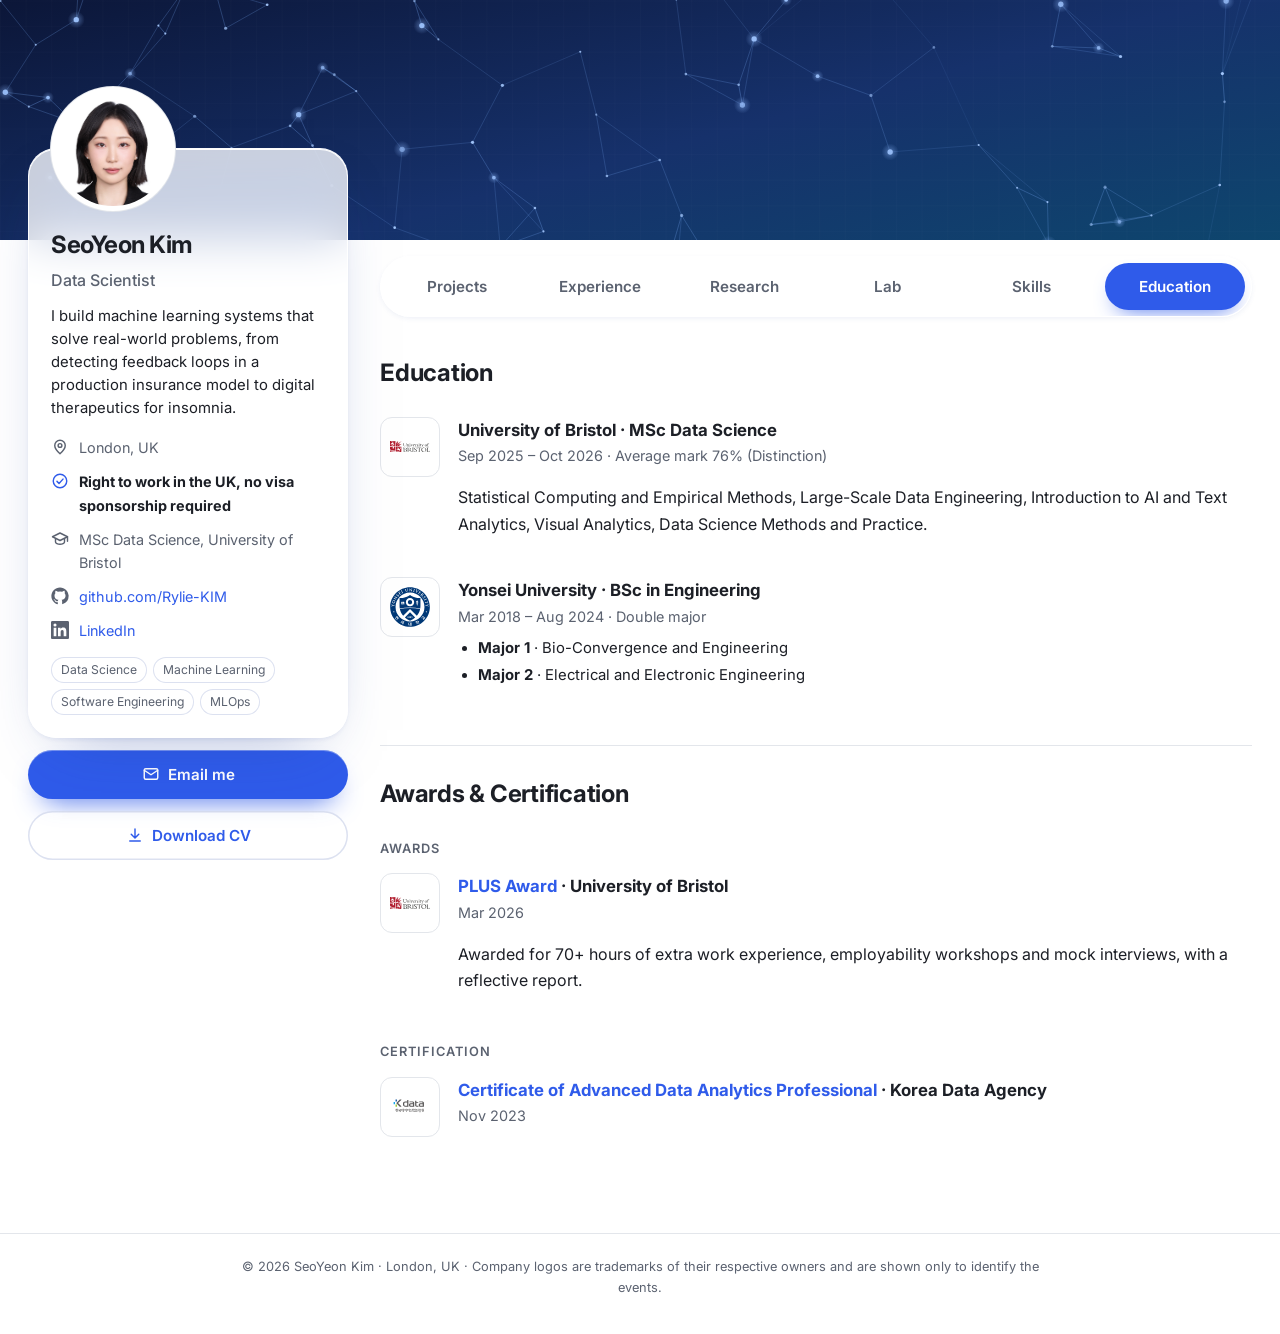
==== commit 52e3f62a: "feat: equal-width tabs, DeskThread download and GitHub links Co-Authored-By: Claude Sonnet 5.5 <nore" ====
--- a/education.html
+++ b/education.html
@@ -8,7 +8,7 @@
   <link rel="preconnect" href="https://fonts.googleapis.com">
   <link rel="preconnect" href="https://fonts.gstatic.com" crossorigin>
   <link href="https://fonts.googleapis.com/css2?family=Inter:wght@400;500;600;700&display=swap" rel="stylesheet">
-  <link rel="stylesheet" href="style.css?v=20261124glass">
+  <link rel="stylesheet" href="style.css?v=20261124tabs">
 <link rel="icon" href="favicon.ico" sizes="any">
 <link rel="icon" type="image/png" href="assets/favicon.png">
 <link rel="apple-touch-icon" href="assets/apple-touch-icon.png">
--- a/style.css
+++ b/style.css
@@ -361,3 +361,7 @@
   .card, .card .links a, .btn { transition: transform .15s ease, box-shadow .15s ease; }
   .card:hover { transform: translateY(-3px); }
 }
+
+/* equal-width tab buttons */
+.subtabs { display: grid; grid-auto-flow: column; grid-auto-columns: 1fr; }
+.subtabs a { flex: none; justify-content: center; }
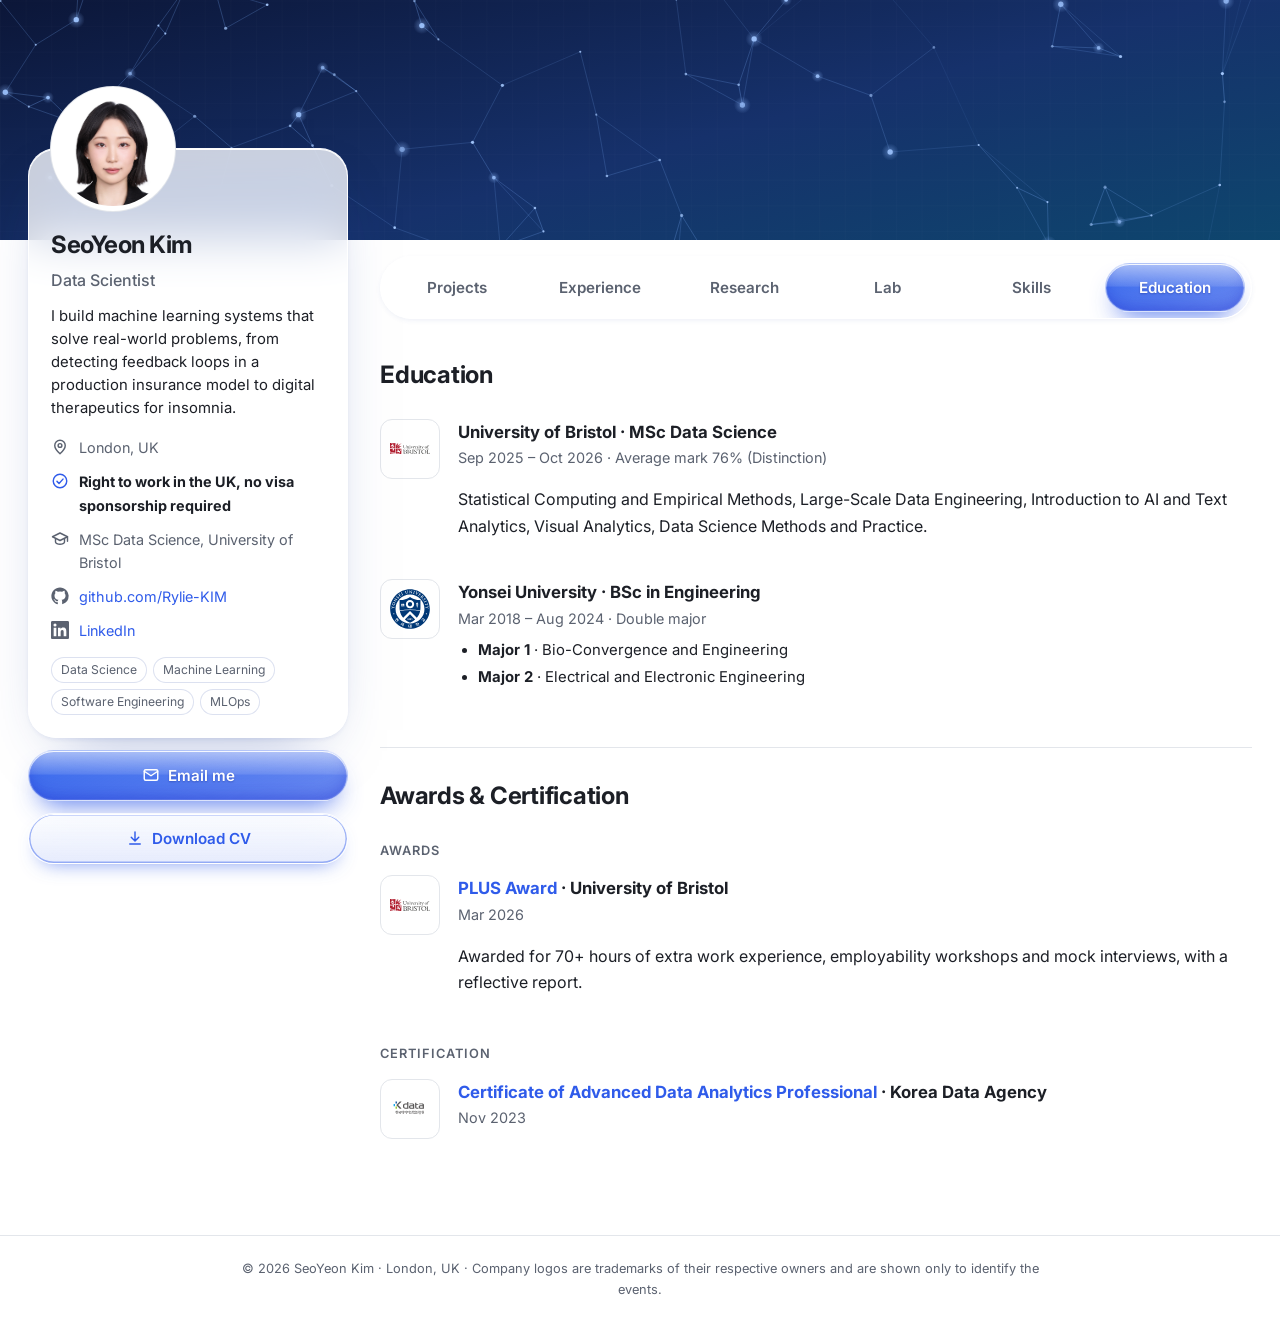
==== commit d91e572c: "style: glassier blue buttons; order card icons download, LinkedIn, GitHub Co-Authored-By: Claude Son" ====
--- a/education.html
+++ b/education.html
@@ -8,7 +8,7 @@
   <link rel="preconnect" href="https://fonts.googleapis.com">
   <link rel="preconnect" href="https://fonts.gstatic.com" crossorigin>
   <link href="https://fonts.googleapis.com/css2?family=Inter:wght@400;500;600;700&display=swap" rel="stylesheet">
-  <link rel="stylesheet" href="style.css?v=20261124tabs">
+  <link rel="stylesheet" href="style.css?v=20261124blue">
 <link rel="icon" href="favicon.ico" sizes="any">
 <link rel="icon" type="image/png" href="assets/favicon.png">
 <link rel="apple-touch-icon" href="assets/apple-touch-icon.png">
--- a/style.css
+++ b/style.css
@@ -365,3 +365,22 @@
 /* equal-width tab buttons */
 .subtabs { display: grid; grid-auto-flow: column; grid-auto-columns: 1fr; }
 .subtabs a { flex: none; justify-content: center; }
+
+/* ===== glassier blue buttons ===== */
+.subtabs a.on, .btn.primary, .pbtn.primary {
+  position: relative; overflow: hidden; color: #fff; border: 1px solid rgba(255, 255, 255, .55);
+  background:
+    linear-gradient(180deg, rgba(255, 255, 255, .55) 0%, rgba(255, 255, 255, .12) 46%, rgba(255, 255, 255, 0) 50%),
+    linear-gradient(150deg, color-mix(in srgb, var(--accent) 88%, #8ad8ff) 0%, color-mix(in srgb, var(--accent) 72%, transparent) 100%);
+  -webkit-backdrop-filter: blur(14px) saturate(180%); backdrop-filter: blur(14px) saturate(180%);
+  box-shadow: inset 0 1px 0 rgba(255, 255, 255, .85), inset 0 -10px 18px -8px rgba(10, 23, 196, .45),
+    inset 0 0 0 1px rgba(255, 255, 255, .18), 0 14px 26px -12px color-mix(in srgb, var(--accent) 85%, transparent);
+  text-shadow: 0 1px 2px rgba(10, 23, 120, .35);
+}
+.pbtn:not(.primary) {
+  background: linear-gradient(180deg, rgba(255, 255, 255, .7), color-mix(in srgb, var(--accent) 12%, rgba(255, 255, 255, .35)));
+  -webkit-backdrop-filter: blur(14px) saturate(180%); backdrop-filter: blur(14px) saturate(180%);
+  border: 1px solid rgba(255, 255, 255, .8);
+  box-shadow: inset 0 1px 0 #fff, inset 0 0 0 1.5px color-mix(in srgb, var(--accent) 45%, transparent), 0 10px 20px -12px color-mix(in srgb, var(--accent) 70%, transparent);
+}
+.btn.primary:hover, .pbtn.primary:hover { filter: brightness(1.08) saturate(1.1); }
